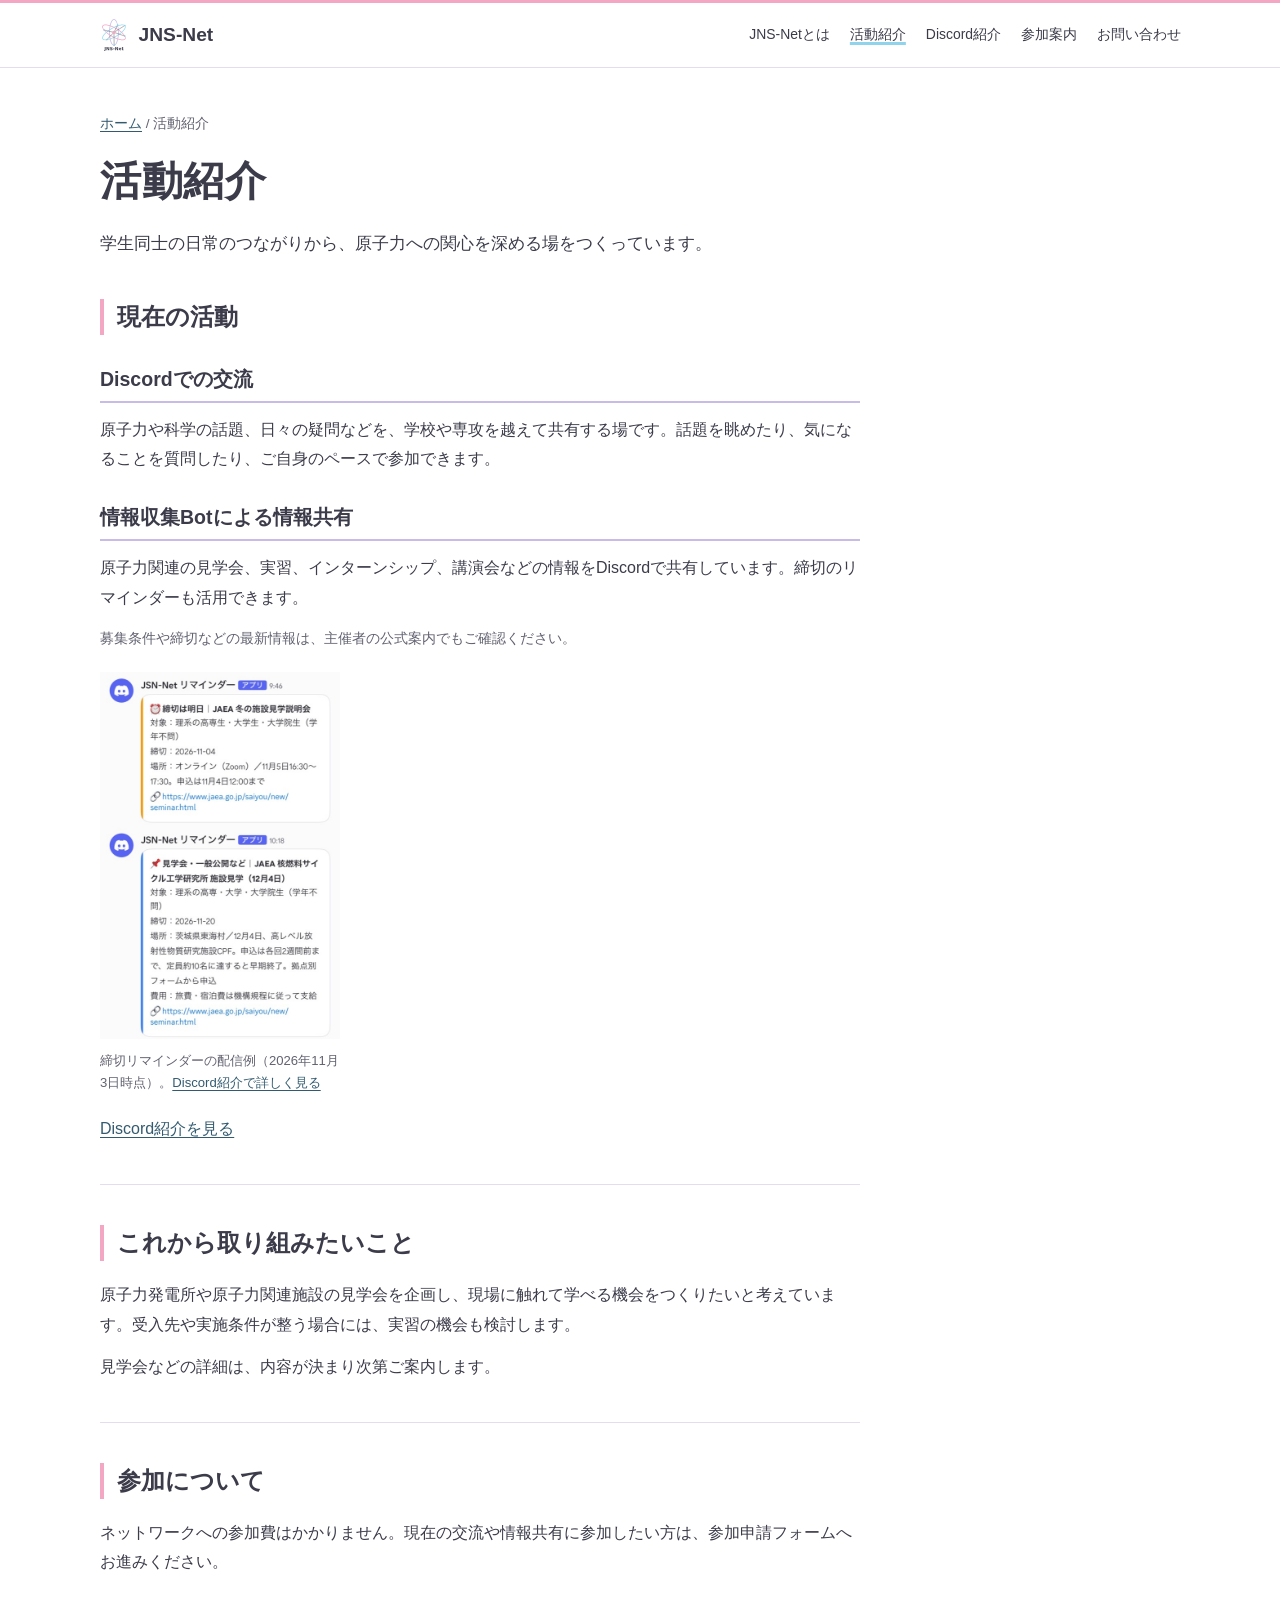
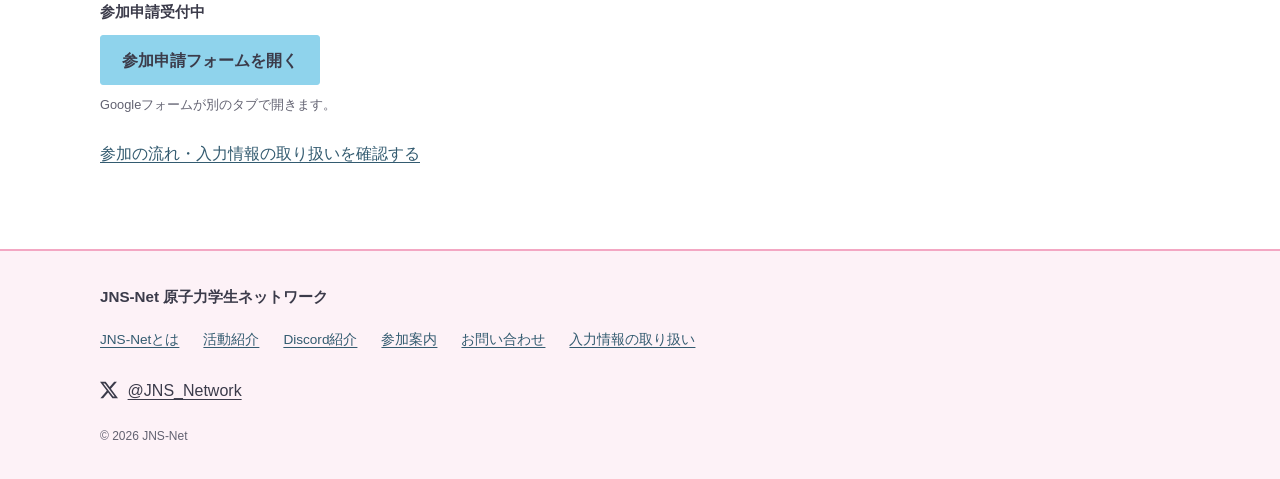
==== activities.html @ f4543c04 "Publish JNS-Net official website" ====
<!DOCTYPE html>
<html lang="ja">
<head>
  <meta charset="UTF-8">
  <meta name="viewport" content="width=device-width, initial-scale=1.0">
  <title>活動紹介 | JNS-Net 原子力学生ネットワーク</title>
  <meta name="description" content="現在のDiscord交流・情報収集Botと、今後取り組みたい原子力関連施設の見学会・実習についてご紹介します。">
  <meta property="og:title" content="活動紹介 | JNS-Net 原子力学生ネットワーク">
  <meta property="og:description" content="現在のDiscord交流・情報収集Botと、今後取り組みたい原子力関連施設の見学会・実習についてご紹介します。">
  <meta property="og:image" content="https://tomatoto0314.github.io/jns-net-site/assets/JNS-Net_%E6%AD%A3%E5%BC%8F%E3%83%AD%E3%82%B4%E3%82%BB%E3%83%83%E3%83%88/02_%E3%82%A2%E3%82%A4%E3%82%B3%E3%83%B3/JNS-Net_%E3%82%A2%E3%82%A4%E3%82%B3%E3%83%B3_%E7%99%BD%E8%83%8C%E6%99%AF_256px.png">
  <meta property="og:type" content="website">
  <meta property="og:url" content="https://tomatoto0314.github.io/jns-net-site/activities.html">
  <link rel="canonical" href="https://tomatoto0314.github.io/jns-net-site/activities.html">
  <link rel="icon" type="image/svg+xml" href="assets/JNS-Net_正式ロゴセット/02_アイコン/JNS-Net_アイコン.svg">
  <link rel="icon" type="image/png" sizes="256x256" href="assets/JNS-Net_正式ロゴセット/02_アイコン/JNS-Net_アイコン_白背景_256px.png">
  <link rel="apple-touch-icon" href="assets/JNS-Net_正式ロゴセット/02_アイコン/JNS-Net_アイコン_白背景_256px.png">
  <link rel="stylesheet" href="style.css">
  <script src="script.js" defer></script>
</head>
<body>
  <a class="skip-link" href="#main">本文へ</a>
  <header class="site-header">
    <div class="header-inner">
      <a class="logo-link" href="index.html" aria-label="JNS-Net トップページ">
        <img src="assets/JNS-Net_正式ロゴセット/01_推奨ロゴ/JNS-Net_基本ロゴ.svg" alt="" width="36" height="43">
        <span class="logo-text">JNS-Net</span>
      </a>
      <button class="nav-toggle" id="navToggle" type="button" aria-label="メニューを開く" aria-expanded="false" aria-controls="siteNav">メニュー</button>
      <nav class="site-nav" id="siteNav" aria-label="主要ナビゲーション">
        <a href="index.html#about">JNS-Netとは</a>
        <a href="activities.html" aria-current="page">活動紹介</a>
        <a href="discord.html">Discord紹介</a>
        <a href="index.html#join">参加案内</a>
        <a href="index.html#contact">お問い合わせ</a>
      </nav>
    </div>
  </header>
  <main id="main">
    <header class="page-heading container document">
      <p class="breadcrumb"><a href="index.html">ホーム</a> / 活動紹介</p>
      <h1>活動紹介</h1>
      <p class="page-lead">学生同士の日常のつながりから、原子力への関心を深める場をつくっています。</p>
    </header>
    <div class="container document page-body">
      <section class="section" aria-labelledby="current-title">
        <h2 id="current-title">現在の活動</h2>
        <h3>Discordでの交流</h3>
        <p>原子力や科学の話題、日々の疑問などを、学校や専攻を越えて共有する場です。話題を眺めたり、気になることを質問したり、ご自身のペースで参加できます。</p>
        <h3>情報収集Botによる情報共有</h3>
        <p>原子力関連の見学会、実習、インターンシップ、講演会などの情報をDiscordで共有しています。締切のリマインダーも活用できます。</p>
        <p class="small-note">募集条件や締切などの最新情報は、主催者の公式案内でもご確認ください。</p>
        <figure class="discord-example activity-example">
          <a class="screenshot-window screenshot-visits" href="discord.html#delivery-examples" aria-label="Discord紹介でリマインダーの配信例を見る">
            <img src="assets/discord-examples/visits-reminder.jpg" alt="Discordに届く見学会の募集情報と締切リマインダーの配信例" width="588" height="1280" loading="lazy">
          </a>
          <figcaption>締切リマインダーの配信例（2026年11月3日時点）。<a href="discord.html#delivery-examples">Discord紹介で詳しく見る</a></figcaption>
        </figure>
        <p><a href="discord.html">Discord紹介を見る</a></p>
      </section>
      <section class="section" aria-labelledby="future-title">
        <h2 id="future-title">これから取り組みたいこと</h2>
        <p>原子力発電所や原子力関連施設の見学会を企画し、現場に触れて学べる機会をつくりたいと考えています。受入先や実施条件が整う場合には、実習の機会も検討します。</p>
        <p>見学会などの詳細は、内容が決まり次第ご案内します。</p>
      </section>
      <section class="section" aria-labelledby="participation-title">
        <h2 id="participation-title">参加について</h2>
        <p>ネットワークへの参加費はかかりません。現在の交流や情報共有に参加したい方は、参加申請フォームへお進みください。</p>
        <div class="form-entry">
          <p class="form-status">参加申請受付中</p>
          <a class="button button-primary" data-form="join" href="https://docs.google.com/forms/d/e/1FAIpQLSfnMeaPvfsD2d7tkTASsmJzb2HqKz71x0CBqUqwjffnBrkVyA/viewform" target="_blank" rel="noopener noreferrer">参加申請フォームを開く</a>
          <p class="link-note">Googleフォームが別のタブで開きます。</p>
        </div>
        <p><a href="index.html#join">参加の流れ・入力情報の取り扱いを確認する</a></p>
      </section>
    </div>
  </main>
  <footer class="site-footer">
    <div class="container footer-inner">
      <p class="footer-name">JNS-Net 原子力学生ネットワーク</p>
      <nav class="footer-links" aria-label="フッターナビゲーション">
        <a href="index.html#about">JNS-Netとは</a>
        <a href="activities.html">活動紹介</a>
        <a href="discord.html">Discord紹介</a>
        <a href="index.html#join">参加案内</a>
        <a href="index.html#contact">お問い合わせ</a>
        <a href="index.html#information">入力情報の取り扱い</a>
      </nav>
      <p class="footer-social"><a class="social-link" href="https://x.com/JNS_Network" target="_blank" rel="noopener noreferrer" aria-label="X @JNS_Network（別タブで開く）"><svg viewBox="0 0 24 24" width="18" height="18" aria-hidden="true" focusable="false"><path fill="currentColor" d="M18.901 1.153h3.68l-8.04 9.19L24 22.846h-7.406l-5.8-7.584-6.64 7.584H.47l8.6-9.835L0 1.154h7.594l5.243 6.932ZM17.61 20.644h2.039L6.486 3.24H4.298Z"/></svg><span>@JNS_Network</span></a></p>
      <p class="copyright">© 2026 JNS-Net</p>
    </div>
  </footer>
</body>
</html>
---- style.css ----
/* JNS-Net: 公式のパステル色を使った文書型レイアウト。 */
:root {
  --ink: #3B3B4A;
  --muted: #626271;
  --pink: #F3A7C3;
  --sky: #8FD3EC;
  --light-sky: #9DDAEF;
  --lavender: #C8BCE6;
  --hero-tint: #F5F1FB;
  --footer-tint: #FDF2F7;
  --line: #E4DDEF;
  --font: "Helvetica Neue", Arial, "Hiragino Kaku Gothic ProN", "Hiragino Sans", "BIZ UDPGothic", Meiryo, sans-serif;
}
* { box-sizing: border-box; }
html { scroll-behavior: smooth; }
body { margin: 0; background: #fff; color: var(--ink); font: 16px/1.85 var(--font); -webkit-font-smoothing: antialiased; }
h1, h2, h3, p, dl, ol { margin: 0; }
img { display: block; max-width: 100%; height: auto; }
a { color: #335B70; text-underline-offset: .2em; text-decoration-thickness: 1px; }
a:hover { text-decoration-thickness: 2px; }
a:focus-visible, button:focus-visible { outline: 3px solid var(--ink); outline-offset: 4px; }
button { font: inherit; }
section { scroll-margin-top: 4rem; }
h3, main { scroll-margin-top: 5rem; }
.container { width: min(100% - 3rem, 1080px); margin-inline: auto; }
.document > * { max-width: 760px; }
.skip-link { position: absolute; top: .5rem; left: .75rem; z-index: 200; padding: .5rem 1rem; background: #fff; transform: translateY(-180%); }
.skip-link:focus { transform: none; }
.site-header { position: sticky; top: 0; z-index: 100; background: #fff; border-top: 3px solid var(--pink); border-bottom: 1px solid var(--line); }
.header-inner { max-width: 1130px; margin: auto; padding: .8rem 1.5rem; display: flex; align-items: center; justify-content: space-between; gap: 1.5rem; }
.logo-link { display: flex; align-items: center; gap: .6rem; color: var(--ink); text-decoration: none; flex-shrink: 0; }
.logo-link img { width: 30px; height: 36px; object-fit: contain; }
.logo-text { font-size: 1.2rem; font-weight: 700; white-space: nowrap; }
.site-nav { display: flex; align-items: center; gap: 1.25rem; }
.site-nav a { color: var(--ink); font-size: .87rem; text-decoration: none; white-space: nowrap; padding-block: .4rem; }
.site-nav a:hover, .site-nav a[aria-current] { text-decoration: underline; text-decoration-color: var(--sky); text-decoration-thickness: 3px; }
.nav-toggle { display: none; border: 1px solid #BFC4CC; background: #fff; color: var(--ink); padding: .4rem .65rem; min-height: 44px; border-radius: 3px; cursor: pointer; }
.hero { background: var(--hero-tint); border-bottom: 2px solid var(--lavender); }
.hero-inner { display: grid; grid-template-columns: minmax(0, 1fr) 320px; grid-template-areas: "heading mark" "copy mark"; column-gap: 4rem; align-items: center; padding-block: 3.5rem; }
.hero-heading { grid-area: heading; }
.hero-copy { grid-area: copy; }
.eyebrow { color: var(--muted); font-size: .9rem; margin-bottom: .7rem; }
h1 { font-size: clamp(1.8rem, 3.2vw, 2.65rem); line-height: 1.45; font-weight: 700; letter-spacing: .015em; }
.keep-phrase { display: inline-block; }
.hero-name { display: block; font-size: 1.45rem; letter-spacing: .04em; margin-top: .35rem; }
.hero-lead { font-size: 1.14rem; line-height: 1.8; margin: 1.25rem 0 .75rem; }
.hero-inner p:not(.eyebrow):not(.hero-lead) { color: var(--ink); }
.hero-mark { grid-area: mark; width: 100%; height: 100%; max-height: 400px; min-height: 0; object-fit: contain; }
.actions { display: flex; align-items: center; gap: 1.5rem; flex-wrap: wrap; margin-top: 1.6rem; }
.button { display: inline-block; padding: .7rem 1.3rem; border-radius: 3px; text-decoration: none; font-weight: 600; line-height: 1.6; text-align: center; }
.button-primary { color: var(--ink); background: var(--sky); border: 1px solid var(--sky); }
.button-primary:hover { background: var(--light-sky); border-color: var(--ink); text-decoration: underline; }
.text-link { font-weight: 500; }
.section { padding-block: 2.5rem; }
.section + .section { border-top: 1px solid var(--line); }
h2 { font-size: 1.5rem; line-height: 1.5; margin-bottom: 1.2rem; padding-left: .8rem; border-left: 4px solid var(--pink); }
h3 { font-size: 1.22rem; line-height: 1.6; margin: 1.8rem 0 .75rem; padding-bottom: .35rem; border-bottom: 2px solid var(--lavender); }
p + p { margin-top: .8rem; }
.people { margin-top: .7rem; }
.people > div { display: grid; grid-template-columns: 5.5rem minmax(0, 1fr); padding-block: .6rem; border-bottom: 1px solid var(--line); }
.people dt { font-weight: 600; }
.people dd { margin: 0; }
.people dd span { display: block; color: var(--muted); font-size: .9rem; }
.small-note { color: var(--muted); font-size: .9rem; }
.people + .small-note { margin-top: .9rem; }
.process-list { padding-left: 1.6rem; margin-block: 1.2rem; }
.process-list li { padding-left: .25rem; margin-block: .65rem; }
.process-list li::marker { color: var(--ink); font-weight: 600; }
.form-entry { margin-block: 1.4rem; }
.form-status { font-weight: 600; margin-bottom: .55rem; font-size: .92rem; }
.link-note { color: var(--muted); font-size: .8rem; margin-top: .5rem; }
.page-heading { padding-top: 2.7rem; }
.breadcrumb { color: var(--muted); font-size: .85rem; margin-bottom: 1rem; }
.page-lead { font-size: 1.05rem; margin-top: 1rem; }
.page-body { padding-bottom: 1.5rem; }
.discord-example { max-width: 360px; margin: 1.25rem 0; }
.activity-example { max-width: 240px; }
/* 画像の原本は保持し、表示枠で端末のステータスバー・入力欄を隠す。 */
.screenshot-window { display: block; overflow: hidden; }
.screenshot-window img { width: 100%; max-width: none; }
.screenshot-visits { aspect-ratio: 588 / 900; }
.screenshot-visits img { margin-top: -35.714286%; }
.screenshot-reports { aspect-ratio: 588 / 600; }
.screenshot-reports img { margin-top: -30.612245%; }
.discord-example figcaption { margin-top: .65rem; color: var(--muted); font-size: .82rem; line-height: 1.7; }
.more-examples { margin-block: 1.3rem; }
.more-examples summary { color: #335B70; cursor: pointer; text-decoration: underline; text-underline-offset: .2em; }
.more-examples summary:focus-visible { outline: 3px solid var(--ink); outline-offset: 4px; }
.activity-record { padding-block: 2.5rem; border-top: 1px solid var(--line); }
.record-date { color: var(--muted); font-size: .88rem; margin-bottom: .5rem; }
.site-footer { background: var(--footer-tint); border-top: 2px solid var(--pink); margin-top: 1rem; }
.footer-inner { padding-block: 2rem; }
.footer-name { font-size: .95rem; font-weight: 600; }
.footer-links { display: flex; flex-wrap: wrap; gap: .5rem 1.5rem; margin-block: 1rem; }
.footer-links a { font-size: .85rem; }
.footer-social { margin-block: .75rem; }
.social-link { display: inline-flex; align-items: center; gap: .6rem; min-height: 44px; color: var(--ink); }
.social-link svg { flex-shrink: 0; }
.copyright { font-size: .75rem; color: var(--muted); }
@media (max-width: 900px) {
  .hero-inner { grid-template-columns: minmax(0, 1fr) 240px; column-gap: 2rem; }
  .header-inner { flex-wrap: wrap; gap: .5rem; }
  .site-nav { width: 100%; flex-wrap: wrap; gap: .4rem 1.2rem; }
  .js .nav-toggle { display: inline-block; }
  .js .site-nav { display: none; }
  .js .site-nav.open { display: flex; flex-direction: column; align-items: stretch; padding-block: .6rem; }
  .js .site-nav a { padding: .6rem .25rem; border-bottom: 1px solid var(--line); }
}
@media (max-width: 640px) {
  .container { width: calc(100% - 2.5rem); }
  .header-inner { padding: .6rem 1.25rem; }
  .logo-link { gap: .45rem; }
  .logo-text { font-size: 1.1rem; }
  .nav-toggle { font-size: .8rem; padding-inline: .5rem; }
  .hero-inner { grid-template-columns: minmax(0, 1fr) 112px; grid-template-areas: "heading mark" "copy copy"; column-gap: 1rem; row-gap: 1rem; padding-block: 2rem; }
  .hero-heading h1 { font-size: 1.6rem; }
  .hero-heading .keep-phrase { display: block; }
  h1 { font-size: 1.85rem; }
  .hero-name { font-size: 1.1rem; margin-top: .45rem; }
  .eyebrow { font-size: .8rem; }
  .hero-lead { font-size: 1.05rem; }
  .wide-only { display: none; }
  .hero-mark { width: 112px; height: auto; }
  .hero-copy .hero-lead { margin-top: 0; }
  .actions { gap: 1rem 1.4rem; margin-top: 1.25rem; }
  .section { padding-block: 2rem; }
  h2 { font-size: 1.3rem; }
  .page-heading { padding-top: 2rem; }
  .page-heading h1 { font-size: 1.65rem; }
  .page-lead { font-size: 1rem; }
  .process-list { padding-left: 1.35rem; }
}
@media (prefers-reduced-motion: reduce) {
  html { scroll-behavior: auto; }
}
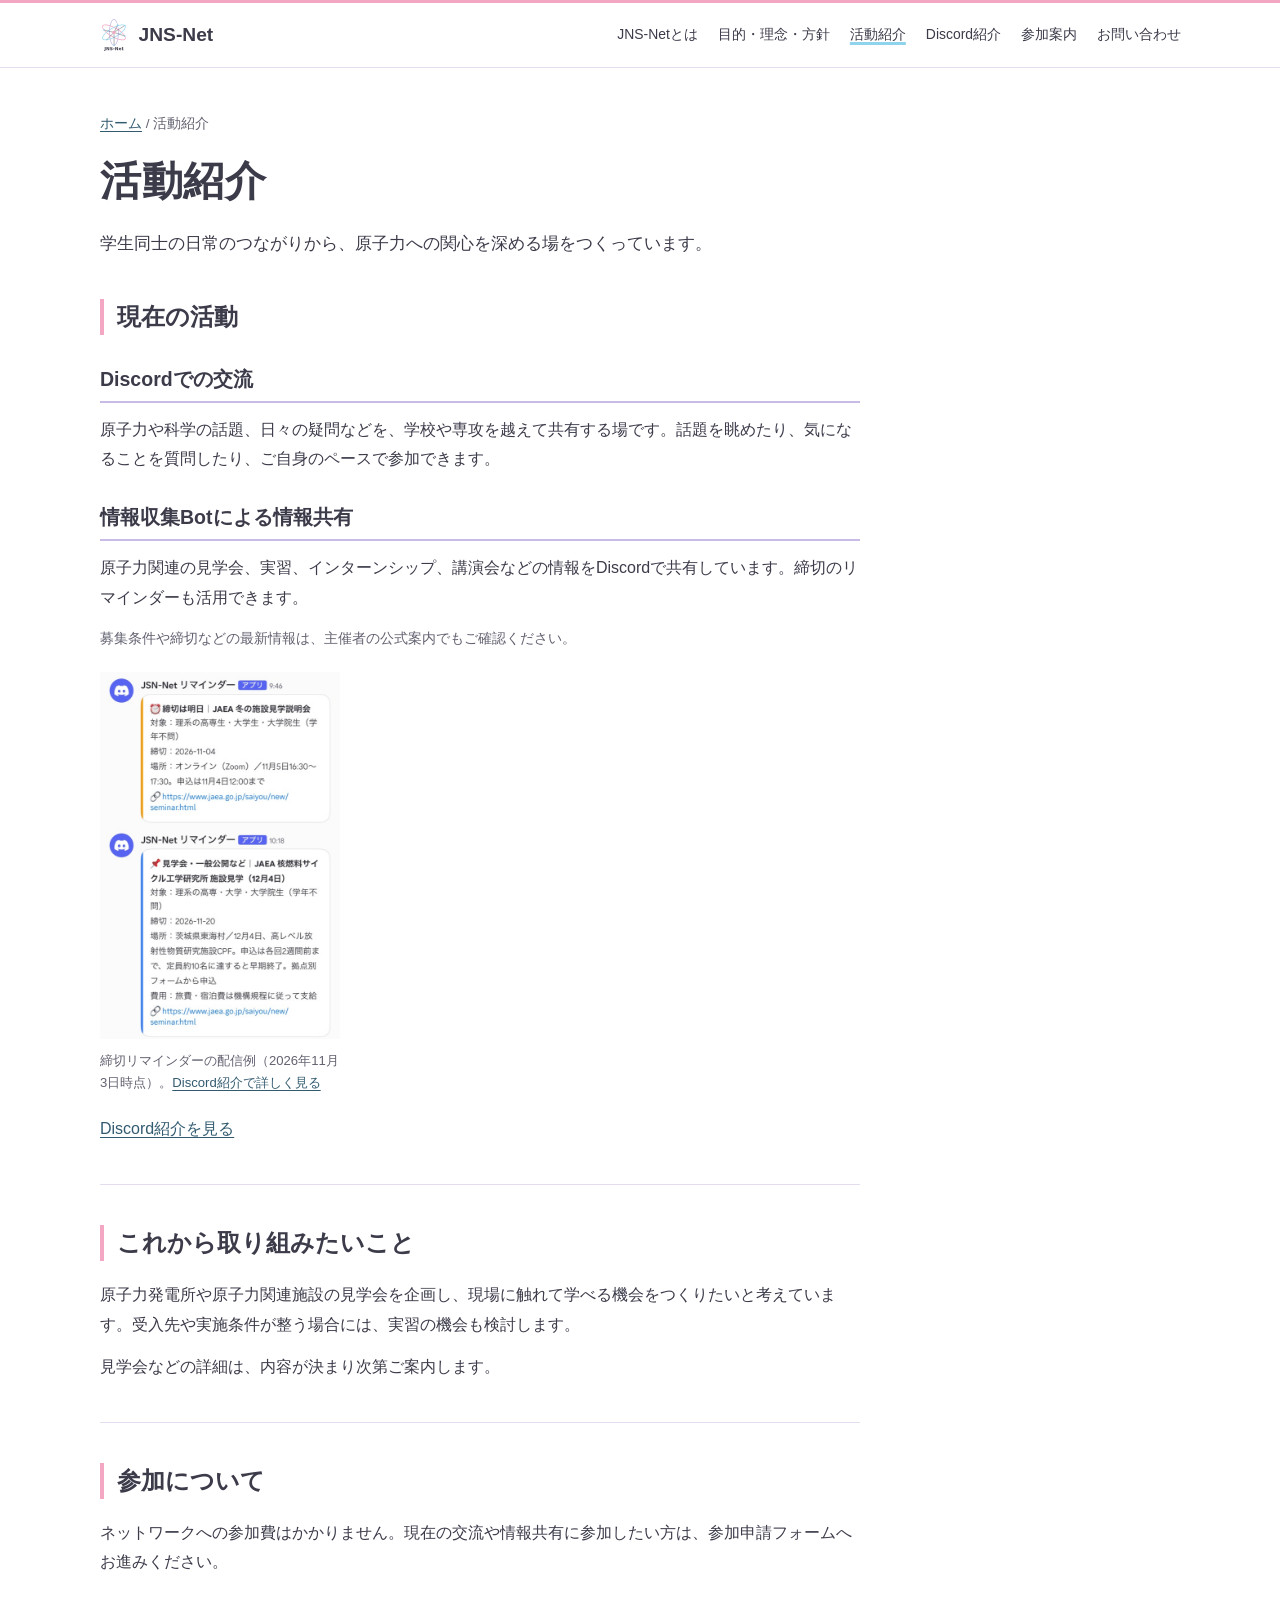
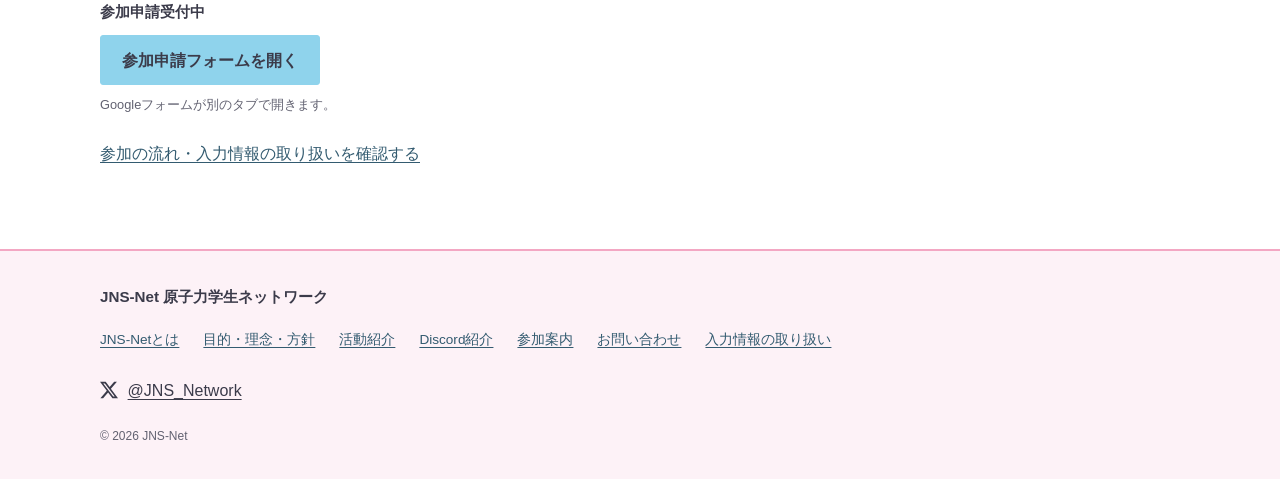
==== commit 45d69cc6: "feat: 目的・基本理念・基本方針のページを追加" ====
--- a/activities.html
+++ b/activities.html
@@ -7,10 +7,10 @@
   <meta name="description" content="現在のDiscord交流・情報収集Botと、今後取り組みたい原子力関連施設の見学会・実習についてご紹介します。">
   <meta property="og:title" content="活動紹介 | JNS-Net 原子力学生ネットワーク">
   <meta property="og:description" content="現在のDiscord交流・情報収集Botと、今後取り組みたい原子力関連施設の見学会・実習についてご紹介します。">
-  <meta property="og:image" content="https://tomatoto0314.github.io/jns-net-site/assets/JNS-Net_%E6%AD%A3%E5%BC%8F%E3%83%AD%E3%82%B4%E3%82%BB%E3%83%83%E3%83%88/02_%E3%82%A2%E3%82%A4%E3%82%B3%E3%83%B3/JNS-Net_%E3%82%A2%E3%82%A4%E3%82%B3%E3%83%B3_%E7%99%BD%E8%83%8C%E6%99%AF_256px.png">
+  <meta property="og:image" content="https://jns-network.github.io/assets/JNS-Net_%E6%AD%A3%E5%BC%8F%E3%83%AD%E3%82%B4%E3%82%BB%E3%83%83%E3%83%88/02_%E3%82%A2%E3%82%A4%E3%82%B3%E3%83%B3/JNS-Net_%E3%82%A2%E3%82%A4%E3%82%B3%E3%83%B3_%E7%99%BD%E8%83%8C%E6%99%AF_256px.png">
   <meta property="og:type" content="website">
-  <meta property="og:url" content="https://tomatoto0314.github.io/jns-net-site/activities.html">
-  <link rel="canonical" href="https://tomatoto0314.github.io/jns-net-site/activities.html">
+  <meta property="og:url" content="https://jns-network.github.io/activities.html">
+  <link rel="canonical" href="https://jns-network.github.io/activities.html">
   <link rel="icon" type="image/svg+xml" href="assets/JNS-Net_正式ロゴセット/02_アイコン/JNS-Net_アイコン.svg">
   <link rel="icon" type="image/png" sizes="256x256" href="assets/JNS-Net_正式ロゴセット/02_アイコン/JNS-Net_アイコン_白背景_256px.png">
   <link rel="apple-touch-icon" href="assets/JNS-Net_正式ロゴセット/02_アイコン/JNS-Net_アイコン_白背景_256px.png">
@@ -28,6 +28,7 @@
       <button class="nav-toggle" id="navToggle" type="button" aria-label="メニューを開く" aria-expanded="false" aria-controls="siteNav">メニュー</button>
       <nav class="site-nav" id="siteNav" aria-label="主要ナビゲーション">
         <a href="index.html#about">JNS-Netとは</a>
+        <a href="philosophy.html">目的・理念・方針</a>
         <a href="activities.html" aria-current="page">活動紹介</a>
         <a href="discord.html">Discord紹介</a>
         <a href="index.html#join">参加案内</a>
@@ -79,6 +80,7 @@
       <p class="footer-name">JNS-Net 原子力学生ネットワーク</p>
       <nav class="footer-links" aria-label="フッターナビゲーション">
         <a href="index.html#about">JNS-Netとは</a>
+        <a href="philosophy.html">目的・理念・方針</a>
         <a href="activities.html">活動紹介</a>
         <a href="discord.html">Discord紹介</a>
         <a href="index.html#join">参加案内</a>
--- a/style.css
+++ b/style.css
@@ -66,6 +66,8 @@
 .process-list { padding-left: 1.6rem; margin-block: 1.2rem; }
 .process-list li { padding-left: .25rem; margin-block: .65rem; }
 .process-list li::marker { color: var(--ink); font-weight: 600; }
+.principles-list { list-style: none; padding-left: 1.5em; }
+.principles-list li { margin-block: .8rem; text-indent: -1.5em; }
 .form-entry { margin-block: 1.4rem; }
 .form-status { font-weight: 600; margin-bottom: .55rem; font-size: .92rem; }
 .link-note { color: var(--muted); font-size: .8rem; margin-top: .5rem; }
